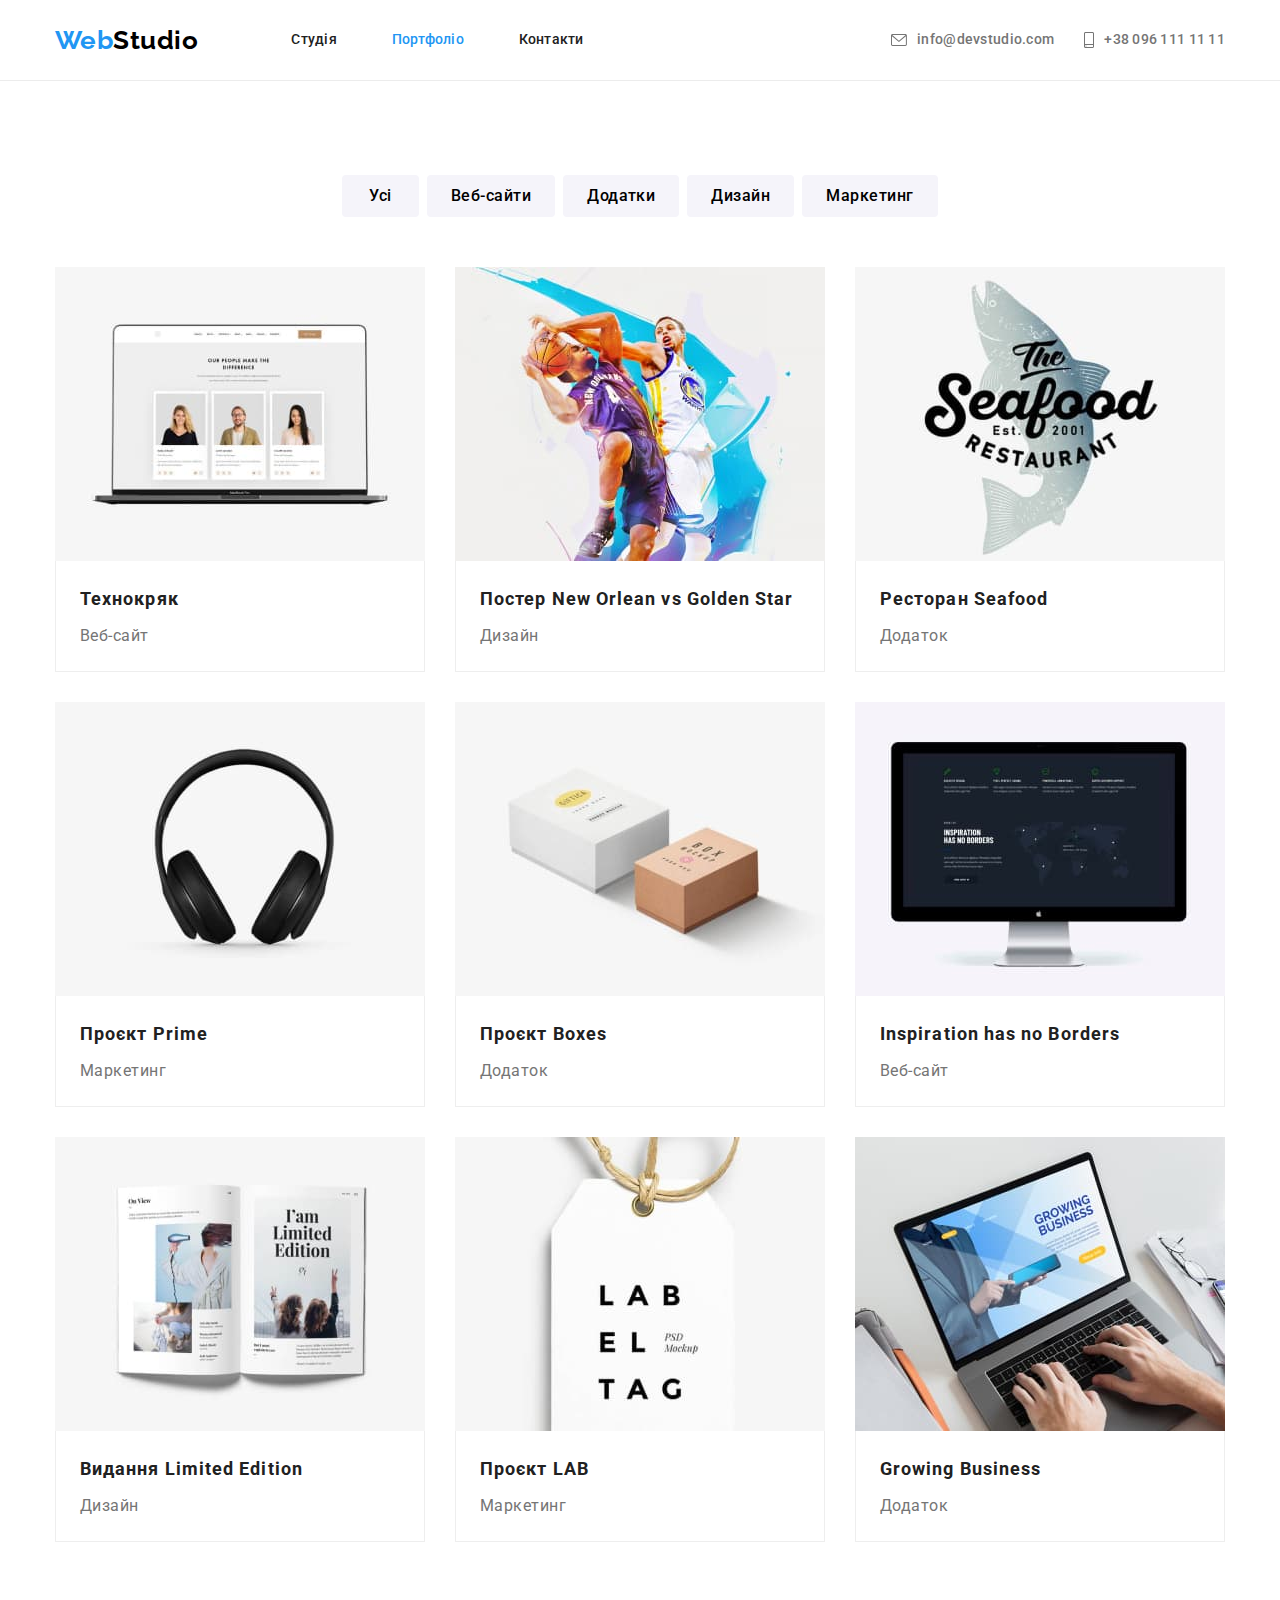
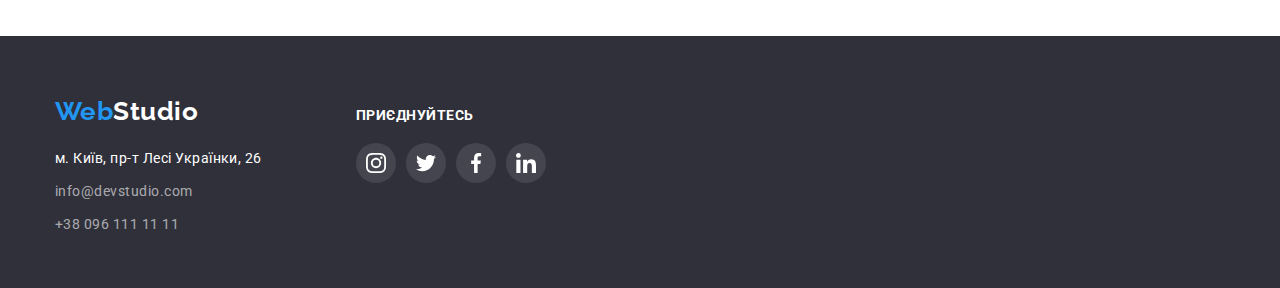
==== portfolio.html @ 38abbf95 "Починає роботу над ДЗ-5" ====
<!DOCTYPE html>
<html lang="uk">
  <head>
    <meta charset="UTF-8" />
    <meta http-equiv="X-UA-Compatible" content="IE=edge" />
    <meta name="viewport" content="width=device-width, initial-scale=1.0" />
    <link rel="preconnect" href="https://fonts.googleapis.com">
    <link rel="preconnect" href="https://fonts.gstatic.com" crossorigin>
    <link href="https://fonts.googleapis.com/css2?family=Raleway:wght@700&family=Roboto:wght@400;500;700;900&display=swap" rel="stylesheet">
    <link rel="stylesheet" href="https://cdnjs.cloudflare.com/ajax/libs/modern-normalize/1.1.0/modern-normalize.min.css">
    <title>Portfolio</title>
    <link rel="stylesheet" href="css/styles.css">
  </head>
  <body>
    <!-- Hat -->
    <header class="background-header">
      <div class="container logo-header">
        <nav class="logonav">
          <!-- Logo -->
          <a href="./index.html" class="headerlogo"
          ><span class="logo-web">Web</span>Studio</a>
          <ul class="site-nav list">
            <li class="item"><a href="./index.html" class="navigation">Студія</a></li>
            <li class="item"><a href="./portfolio.html" class="navigation current">Портфоліо</a></li>
            <li class="item"><a href="#" class="navigation">Контакти</a></li>
          </ul>
        </nav>
        <!-- Contacts -->
        <ul class="auth list">
          
          <li class="email">
            <a href="mailto:info@devstudio.com" class="headcontact-addres">
              <svg class="head-icons-tel" width="16" height="12">
                <use href="./images/icons.svg/symbol-defs.svg#icon-envelope"></use>
              </svg>info@devstudio.com
            </a>
          </li>
          <li class="tel"><a href="tel:+380961111111" class="headcontact-addres">
              <svg class="head-icons-tel" width="10" height="16">
                <use href="./images/icons.svg/symbol-defs.svg#icon-smartphone"></use>
              </svg>+38 096 111 11 11</a></li>
        </ul>
      </div>
    </header>
    <!-- main -->
    <main>
      <!-- Portfolio -->
      <section class="section portfolio">
        <div class="container">
          <h1 class="visually-hidden">Портфоліо</h1>
          <ul class="list portfolio-butten">
            <li class="portfolio-list"><button type="button" class="navigation-butten all ">Усі</button></li>
            <li class="portfolio-list"><button type="button" class="navigation-butten">Веб-сайти</button></li>
            <li class="portfolio-list"><button type="button" class="navigation-butten">Додатки</button></li>
            <li class="portfolio-list"><button type="button" class="navigation-butten">Дизайн</button></li>
            <li class="portfolio-list"><button type="button" class="navigation-butten">Маркетинг</button></li>
          </ul>
          <ul class="list portfolio-card">
            <li class="portfolio-img">
              <a class="pic" href="#"><img src="./images/notebook.jpg" alt="notebook" width="370" height="294" />
                <div class="img-link">
                  <h2 class="imgsection-title list">Технокряк</h2>
                  <p class="desc text list">Веб-сайт</p>
                </div>
              </a>
            </li>
            <li class="portfolio-img">
              <a class="pic" href="#"><img src="./images/basketball-game.jpg" alt="basketball-game" width="370" height="294" />
                <div class="img-link">
                  <h2 class="imgsection-title list">Постер New Orlean vs Golden Star</h2>
                  <p class="desc list">Дизайн</p>
                </div>
              </a>
            </li>
            <li class="portfolio-img">
              <a class="pic" href="#"><img src="./images/logo-seafood.jpg" alt="logo-seafood" width="370" height="294" />
                <div class="img-link">
                  <h2 class="imgsection-title list">Ресторан Seafood</h2>
                  <p class="desc list">Додаток</p>
                </div>
              </a>
            </li>
            <li class="portfolio-img">
              <a class="pic" href="#"><img src="./images/headphones.jpg" alt="headphones" width="370" height="294" />
                <div class="img-link">
                  <h2 class="imgsection-title list">Проєкт Prime</h2>
                  <p class="desc list">Маркетинг</p>
                </div>
              </a>
            </li>
            <li class="portfolio-img">
              <a class="pic" href="#"><img src="./images/boxes.jpg" alt="boxes" width="370" height="294" />
                <div class="img-link">
                  <h2 class="imgsection-title list">Проєкт Boxes</h2>
                  <p class="desc list">Додаток</p>
                </div>
              </a>
            </li>
            <li class="portfolio-img">
              <a class="pic" href="#"><img src="./images/monitor.jpg" alt="monitor" width="370" height="294" />
                <div class="img-link">
                  <h2 class="imgsection-title list">Inspiration has no Borders</h2>
                  <p class="desc list">Веб-сайт</p>
                </div>
              </a>
            </li>
            <li class="portfolio-img">
              <a class="pic" href="#"><img src="./images/open-book.jpg" alt="open-book" width="370" height="294" />
                <div class="img-link">
                  <h2 class="imgsection-title list">Видання Limited Edition</h2>
                  <p class="desc list">Дизайн</p>
                </div>
              </a>
            </li>
            <li class="portfolio-img">
              <a class="pic" href="#"><img src="./images/commodity-label.jpg" alt="commodity-label" width="370" height="294" />
                <div class="img-link">
                  <h2 class="imgsection-title list">Проєкт LAB</h2>
                  <p class="desc list">Маркетинг</p>
                </div>
              </a>
            </li>
            <li class="portfolio-img">
              <a class="pic" href="#"><img src="./images/work-on-laptop.jpg" alt="work-on-laptop" width="370" height="294" />
                <div class="img-link">
                  <h2 class="imgsection-title list">Growing Business</h2>
                  <p class="desc list">Додаток</p>
                </div>
              </a>
            </li>
          </ul>
        </div>
        
      </section>
    </main>
    <!-- footer -->
    <footer class="footer">
      <div class="container container-addres">
        <!-- address -->
        <div class="footcontaddres">
          <a href="./index.html" class="footerlogo"><span class="logo-web">Web</span>Studio</a>
          <address class="address">
            <ul class="list footercontact">
              <li class="item">
                <a class="footercontact-addres list"
                  href="https://goo.gl/maps/maQHvK9j9s51aTgQ8"
                  target="_blank"
                  rel="noreferrer noopener nofollow"
                  title="Google Maps"
                  >м. Київ, пр-т Лесі Українки, 26
                </a>
              </li>
              <li class="item"><a href="mailto:info@devstudio.com" class="footercontact-link">info@devstudio.com</a></li>
              <li class="item"><a href="tel:+380961111111" class="footercontact-link">+38 096 111 11 11</a></li>
            </ul>
          </address>
        </div>
        <div class="connect-social">
          <h2 class="title-social">
            приєднуйтесь
          </h2>
            <ul class="social-networks social-networks-footer list">
              <li class="instagram"><a class="link-team icon-list-footer" href="https://www.instagram.com/">
                  <svg width="20" height="20">
                    <use class="icon-instagram" href="./images/icons.svg/symbol-defs.svg#icon-instagram"></use>
                  </svg></a>
              </li>
              <li class="twitter"><a class="link-team icon-list-footer" href="https://twitter.com/">
                <svg width="20" height="20">
                  <use class="icon-twitter" href="./images/icons.svg/symbol-defs.svg#icon-twitter"></use>
                </svg></a>
                </li>
              <li class="facebook"><a class="link-team icon-list-footer" href="https://www.facebook.com/">
                <svg width="20" height="20">
                  <use class="icon-facebook" href="./images/icons.svg/symbol-defs.svg#icon-facebook"></use>
                </svg></a>
              </li>
              <li class="linkedin"><a class="link-team icon-list-footer" href="https://www.linkedin.com/">
                <svg width="20" height="20">
                  <use class="icon-linkedin" href="./images/icons.svg/symbol-defs.svg#icon-linkedin"></use>
                </svg></a>
              </li>
            </ul>                  
        </div>
      </div>
    </footer>
  </body>
</html>
---- css/styles.css ----
/* Основний кольір тексту   #757575 */
/* Вторічний кольір тексту  #212121 */
/* Колір акцент             #2196F3 */
/* Колір тексту лінк-адрес rgba(255, 255, 255, 0.6) */
/* Колір фону     #FFFFFF */
/* Вторічний фон  #F5F4FA */

:root {
    --primary-text-color: #757575;
    --title-text-color: #212121;
    --addres-link: rgba(255, 255, 255, 0.6);
    --accent-color: #2196F3;
    --main-background: #FFFFFF;
    --secondary-background: #F5F4FA;
    --secthion-hero: #2F303A;
    --icons-background: #F5F4FA
    
}


/* page-body */
body {
    font-family: 'Roboto', sans-serif;
    background-color: var(--main-background);
    color: var(--primary-text-color);
    letter-spacing: 0.03em;
}

.list {
    list-style: none;
    margin: 0;
    padding: 0;
}

   
a {
    text-decoration: none;
}

img {
    display: block;
    max-width: 100%;
    height: auto;
}

.background-header {
    border-bottom: 1px solid #ECECEC;
}

.logo-header {
    display: flex;
    align-items: center;

}

.container {
    margin-left: auto;
    margin-right: auto;
    width: 1200px;
    padding-right: 15px;
    padding-left: 15px;
    /* outline: 2px solid #dd0707; */
}

/* header */
/* logo */

.logonav {
    display: flex;
    align-items: center;
}

.headerlogo, 
.logo-web,
.footerlogo {

font-family: 'Raleway', sans-serif;
font-weight: 700;
font-size: 26px;
line-height: 1.19;
}
.headerlogo,
.logo-web {
    display: inline-block;

}

.logo-web {
    color: var(--accent-color);
}

.headerlogo {
    color: #000000;
    margin-right: 93px;
}
.footerlogo {
    color: var(--main-background);
      
}

/* header site-nav */
.site-nav .navigation {
    margin-left: 0;
    padding-top: 32px;
    padding-bottom: 32px;
    display: inline-block;

    color: var(--title-text-color);
    font-weight: 500;
    font-size: 14px;
    line-height: 1.14;
    letter-spacing: 0.02em;
    
}

.site-nav .navigation:hover, 
.site-nav .navigation:focus {
    color: var(--accent-color);
    
}

.site-nav .navigation.current {
    color: var(--accent-color);
}

.site-nav .item {
    min-width: 45px;
    margin-right: 50px;
    display: inline-block;
    /* outline: 2px solid black; */
}

.site-nav .item:nth-child(3n) {
    margin-right: 0;
}

.auth  {
    display: flex;
    margin-left: auto;
    align-items: center;
}

.auth .item + .item {
    margin-left: 50px;
}
/* .auth .item:not(last-child) { */
    

/* headcontact-addres */
.headcontact-addres {
    color: var(--primary-text-color);
    font-weight: 500;
    font-size: 14px;
    line-height: 1.14;
    letter-spacing: 0.02em;

}
.site-nav .headcontact-addres {
    display: block;
}

.auth .headcontact-addres {
    padding-top: 32px;
    padding-bottom: 32px;
    display: flex;
    align-items: center;
}

.headcontact-addres:hover,
.headcontact-addres:focus {
    color: var(--accent-color);
    fill: var(--accent-color);
}
.head-icons-tel {
    margin-right: 10px;
    fill: currentColor;
}

.email {
    margin-right: 30px;
}

/* section hero */

.section {
    padding-bottom: 94px;
    padding-top: 94px;
}

.hero {
    padding-top: 200px;
    padding-bottom: 200px;
    max-width: 1600px;

    margin-left: auto;
    margin-right: auto;
    background-color: #C4C4C4;
    background-size: cover;
    background-image: linear-gradient(to right,
    rgba(49, 47, 58, 0.4), rgba(49, 47, 58, 0.4)),
    url(../images/hero.jpg);
    text-align: center;
}

.hero-title {
   
    max-width: 696px;
    margin: 0 auto 30px;

    color: var(--main-background);
    text-transform: uppercase;
    font-weight: 900;
    font-size: 44px;
    line-height: 1.36;   
    letter-spacing: 0.06em;
}

.button-hero,
.navigation-butten {
    cursor: pointer
}

.button-hero {
    padding: 10px 32px;
    
    background-color: var(--accent-color);
    color: var(--main-background);
    box-shadow: 0px 4px 4px rgba(0, 0, 0, 0.15);
    border-radius: 4px;
    border-color: transparent;
    font-family: inherit;
    font-weight: 700;
    font-size: 16px;
    line-height: 1.88;
    letter-spacing: 0.06em
}

.button-hero:hover, 
.button-hero:focus {
    background-color: #188CE8;
}

/* sections WebStudio */
/* Чому саме ми */

 .title-text {
    font-size: 14px;
    line-height: 1.71;
}

/* Уявні заголовки */
.visually-hidden {
    position: absolute;
     width: 1px;
    height: 1px;
    margin: -1px;
    border: 0;
    padding: 0;
    white-space: nowrap;
    clip-path: inset(100%);
    clip: rect(0 0 0 0);
    overflow: hidden;
}


.about-us {
    display: flex;
    flex-wrap: wrap;
/* outline: 2px solid blue; */
}


.about-us-text {
    display: block;
    flex-basis: calc((100% - 30px*3) / 4);
    margin-right: 30px;
} 

.about-us-text:nth-child(4n) {
    margin-right: 0;
} 


.icon-container {
    margin-bottom: 30px;
    width: 270px;
    height: 120px;

    display: flex;
    align-items: center;
    justify-content: center;
    background: rgba(245, 244, 250, 1);
    padding: 25px 100px;
    border-radius: 4px;
    /* outline: 2px solid blue; */
}


/* Чим ми займаємося */

.card {
    display: flex;
    flex-wrap: wrap;
    gap: 30px;
}


.title {
    margin-bottom: 10px;

    color: var(--title-text-color);
    font-weight: 700;
    font-size: 14px;
    line-height: 1.19;
}

/* Наша команда */
.our-team {
    background-color: var(--secondary-background);
    /* outline: 2px solid red;
    background-color: aqua; */
}

.img-card {
    display: flex;
    flex-wrap: wrap;
}

.img-team {
    margin-right: 30px;

    flex-basis: calc((100% - 90px) / 4);
    background-color: var(--main-background);
    background: #FFFFFF;
    box-shadow: 0px 1px 3px rgba(0, 0, 0, 0.12), 
    0px 1px 1px rgba(0, 0, 0, 0.14), 
    0px 2px 1px rgba(0, 0, 0, 0.2);
    border-radius: 0px 0px 4px 4px;

}

.img-team:nth-child(4n) {
    margin-right: 0;
}

.tagline {
    padding-top: 30px;
    padding-bottom: 30px; 
    text-align: center;
}

.work {
    padding-top: 0;
}

.section-title {
    margin-bottom: 50px;

    color: var(--title-text-color);
    font-weight: 700;
    font-size: 36px;
    line-height: 1.16;
    text-align: center;
    
}

.img-title {
    margin-bottom: 10px;

    color: var(--title-text-color);
    font-weight: 500;
    font-size: 16px;
    line-height: 1.18;
}

.img-text {
    
    font-size: 16px;
    line-height: 1.19;
    margin-bottom: 16px;
}

.social-networks {
    width: 270px;
    gap: 10px;

    display: flex;
    justify-content: center;
    /* outline: 2px solid red; */
}

.link-team {
    width: 40px;
    height: 40px;
    display: flex;
    justify-content: center;
    align-items: center;
    fill: #AFB1B8;
    border-radius: 50%;
}


.link-team:hover,
.link-team:focus {
background-color: #2196F3;
fill: var(--main-background);
}



.section.our-team {
    margin-left: auto;
    margin-right: auto;

}

.clients-title {
    color: var(--title-text-color);
    font-weight: 700;
    font-size: 36px;
    line-height: calc(42.19 / 36);
    margin-bottom: 50px;
    text-align: center;
}



.section.clients {
    padding-top: 97px;
    padding-bottom: 82px;

}

.clients-list {
    display: flex;
    justify-content: center;
    gap: 30px;

}


.title-list-clients {
    width: 170px;
    height: 92px;
    padding: 16px 32px;

    display: flex;
    align-items: center;
    background-color: var(--main-background);
    border: 1px solid #AFB1B8;
    border-radius: 4px;
    color: #AFB1B8;
    /* outline: 2px solid rgb(7, 218, 42); */
}


.title-list-clients:focus,
.title-list-clients:hover {
    border-color: 1px solid var(--accent-color);
    color: #2196F3;
}

.client {
    fill: currentColor;
}


.footer {
    background-color: #2F303A;
    padding-top: 60px;
    padding-bottom: 60px;
}

.address {
    margin-top: 20px;

    font-size: 14px;
    line-height: 1.71;
}
.icon-list-footer {
    border-radius: 50%;
    fill: #FFFFFF;
    background-color: rgba(255, 255, 255, 0.1); 
    
}
.social-networks-footer {
    width: 206px;
    justify-content: flex-start
}


/* PORTFOLIO */

.portfolio-butten {
    display: flex;
    flex-wrap: wrap;
    justify-content: center;
    /* outline: 2px solid chartreuse; */
  
}

.portfolio-list {
    margin-right: 8px;
}

.portfolio-list:nth-child(5n) {
margin-right: 0;
}
 

.navigation-butten {
    padding-top: 6px;
    padding-bottom: 6px;
    padding-left: 22px;
    padding-right: 22px;
    border-radius: 4px;
    display: block;
    border-color: transparent;
    font-family: inherit;
    background-color: var(--secondary-background);
    font-weight: 500;
    font-size: 16px;
    line-height: 1.63;
    letter-spacing: 0.03em;
}

.all {
    padding-left: 25px;
    padding-right: 25px;
}

.navigation-butten:focus,
.navigation-butten:hover {
    background-color: var(--accent-color);
    color: var(--main-background);
    box-shadow: 0px 3px 1px rgba(0, 0, 0, 0.1), 
    0px 1px 2px rgba(0, 0, 0, 0.08), 
    0px 2px 2px rgba(0, 0, 0, 0.12);
    border-radius: 4px;
}

.portfolio-card {
    margin-top: 50px;
    
    display: flex;
    flex-wrap: wrap;
    /* outline: 2px solid black; */
}

.img-link {
    padding: 20px 24px;
    /* background: #FFFFFF; */
    border-right: 1px solid #EEEEEE;
    border-bottom: 1px solid #EEEEEE;
    border-left:  1px solid #EEEEEE;
}
.portfolio-img {
    flex-basis: calc((100% - 60px) / 3);
    margin-right: 30px;
    margin-bottom: 30px;
    
}

.pic {
    display: block;
}

.pic:focus,
.pic:hover {
    box-shadow: 0px 1px 1px rgba(0, 0, 0, 0.12),
    0px 4px 4px rgba(0, 0, 0, 0.06),
    1px 4px 6px rgba(0, 0, 0, 0.16);
     
}


.portfolio-img:nth-child(3n) {
    margin-right: 0;
} 

.portfolio-img:nth-last-child(-n + 3) {
margin-bottom: 0;
}

.imgsection-title {
    margin-bottom: 4px;

    color: var(--title-text-color);
    font-weight: 700;
    font-size: 18px;
    line-height: 2;
    letter-spacing: 0.06em;
}

.desc {

    color: var(--primary-text-color);
    font-size: 16px;
    line-height: 1.88;
}


/* footercontact-addres */
.footercontact {
    width: 231px;
    height: 81px;
}
.footercontact-addres {
    font-size: 14px;
    line-height: 1.71;
    color: var(--main-background);
    font-style: normal;
}


.footercontact-link {
    color: var(--addres-link);
    font-style: normal
}

.footercontact .item {
    margin-bottom: 9px;
}

.footercontact .item:last-child {
    margin-bottom: 0;
}

.footercontact-link:hover,
.footercontact-link:focus,
.footercontact-addres:hover, 
.footercontact-addres:focus
 {
    color: var(--accent-color);
}


.container-addres {
    display: flex;
    align-items: baseline
}

.connect-social {
    margin-left: 70px;
   
    
}

.title-social {
    display: inline-block;
    margin-top:  0;
    margin-bottom: 20px;
    padding: 0;

    
    font-weight: 700;
    font-size: 14px;
    line-height: calc(16 / 14);
    text-transform: uppercase;
    color: var(--main-background);
    
}
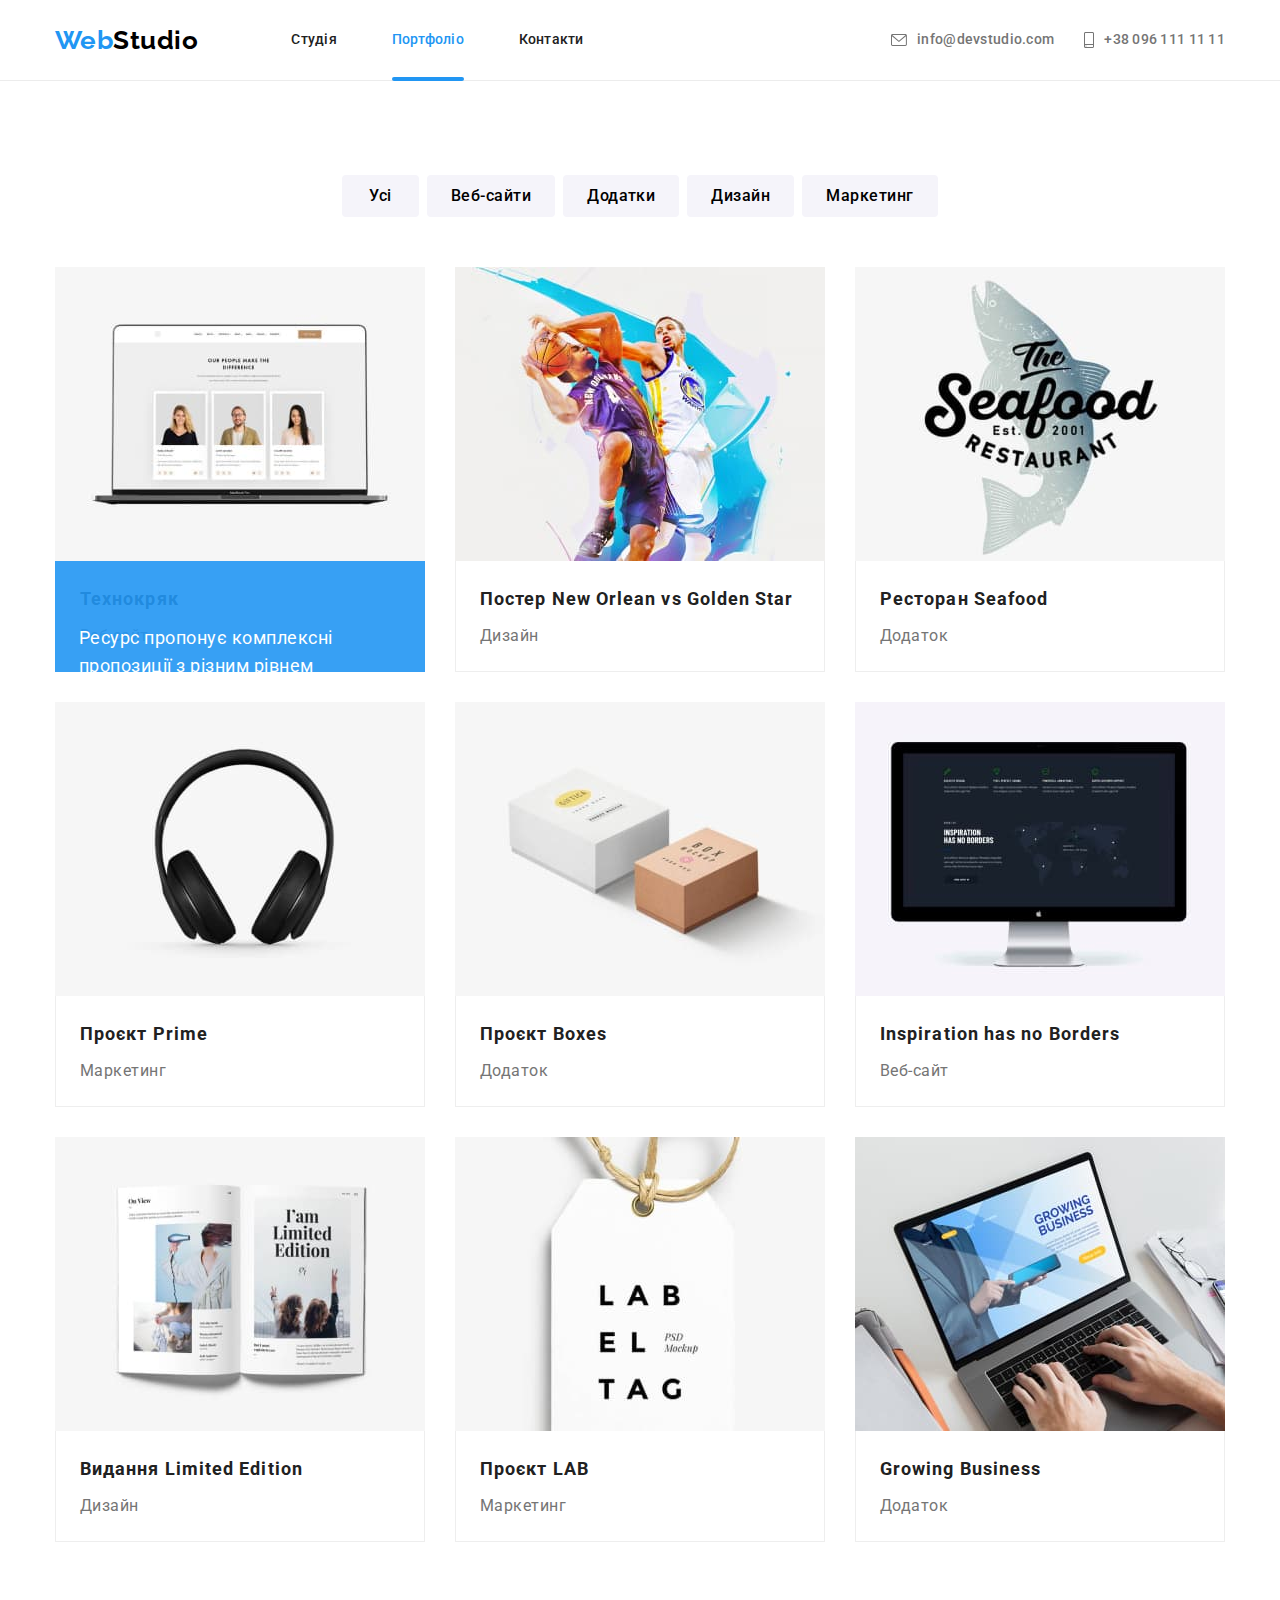
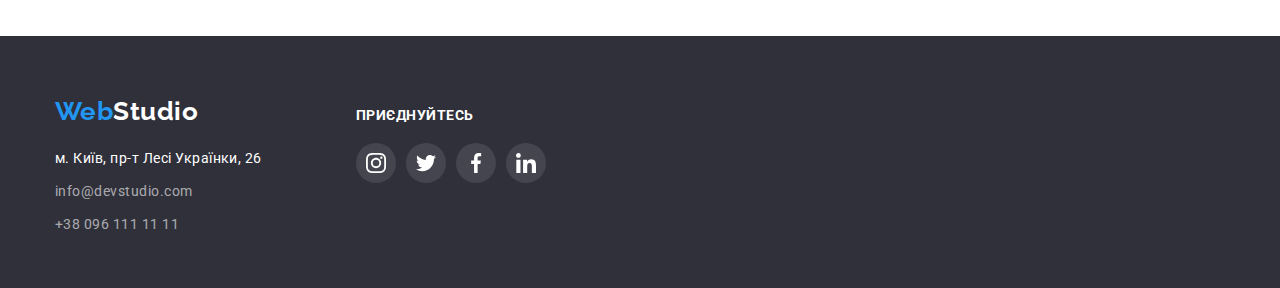
==== commit 9a5766e5: "Додає overlay до portfolio" ====
--- a/portfolio.html
+++ b/portfolio.html
@@ -57,12 +57,18 @@
           </ul>
           <ul class="list portfolio-card">
             <li class="portfolio-img">
-              <a class="pic" href="#"><img src="./images/notebook.jpg" alt="notebook" width="370" height="294" />
-                <div class="img-link">
-                  <h2 class="imgsection-title list">Технокряк</h2>
-                  <p class="desc text list">Веб-сайт</p>
-                </div>
-              </a>
+              <div class="portfolio-thumb">
+                <a class="pic" href="#"><img src="./images/notebook.jpg" alt="notebook" width="370" height="294" />
+                  <div class="portfolio-overlay">
+                    <p class="list overlay-text">Ресурс пропонує комплексні пропозиції з різним рівнем функціоналу та сервісів. Все це дозволить відвідувачу отримати вичерпні відомості про компанію чи приватну особу.</p>
+                  </div>
+                  <div class="img-link">
+                    <h2 class="imgsection-title list">Технокряк</h2>
+                    <p class="desc text list">Веб-сайт</p>
+                  </div>
+                </a>
+                
+              </div>
             </li>
             <li class="portfolio-img">
               <a class="pic" href="#"><img src="./images/basketball-game.jpg" alt="basketball-game" width="370" height="294" />
--- a/css/styles.css
+++ b/css/styles.css
@@ -104,14 +104,33 @@
     padding-top: 32px;
     padding-bottom: 32px;
     display: inline-block;
+    
 
     color: var(--title-text-color);
     font-weight: 500;
     font-size: 14px;
     line-height: 1.14;
     letter-spacing: 0.02em;
-    
-}
+ 
+}
+
+.navigation.current {
+    position: relative;
+}
+
+.navigation.current::after {
+    position: absolute;
+    content: "";
+    height: 4px;
+    width: 100%;
+    border-radius: 4px;
+    bottom: -1px;
+    display: block;
+    
+    background-color: var(--accent-color);
+}
+
+
 
 .site-nav .navigation:hover, 
 .site-nav .navigation:focus {
@@ -119,8 +138,17 @@
     
 }
 
+
+
+
+
+
 .site-nav .navigation.current {
     color: var(--accent-color);
+    border-top: 0;
+    border-right: 0;
+    border-left: 0;
+    
 }
 
 .site-nav .item {
@@ -239,6 +267,65 @@
 .button-hero:focus {
     background-color: #188CE8;
 }
+
+.backdrop {
+    position: fixed;
+    top: 0;
+    left: 0;
+    width: 100%;
+    height: 100%;
+    background-color: rgba(0, 0, 0, 0.2);
+}
+
+.backdrop.is-hidden {
+    opacity: 0;
+    pointer-events: none;
+}
+
+
+.modal {
+    position: absolute;
+    top: 50%;
+    left: 50%;
+    transform: translate(-50%, -50%);
+    min-width: 528px;
+    min-height: 581px;
+    border-radius: 4px;
+    box-shadow: 
+    0px 1px 3px rgba(0, 0, 0, 0.12),
+    0px 1px 1px rgba(0, 0, 0, 0.14),
+    0px 2px 1px rgba(0, 0, 0, 0.2);
+    background: #FFFFFF;
+    overflow:visible;
+}
+
+.button-modal {
+    position: absolute;
+    right: 8px;
+    top: 8px;
+    display: flex;
+    align-items: center;
+    cursor: pointer;
+    border: 1px solid rgba(0, 0, 0, 0.1);
+    border-radius: 50%;
+    background-color: #FFFFFF;
+    /* fill: currentColor; */
+}
+
+.button-close {
+    width: 30px;
+    height: 30px;
+}
+
+
+.button-modal:hover {
+    stroke: #188CE8;
+    stroke-width: 2px;
+}
+   
+
+
+
 
 /* sections WebStudio */
 /* Чому саме ми */
@@ -299,10 +386,44 @@
 /* Чим ми займаємося */
 
 .card {
+   
     display: flex;
     flex-wrap: wrap;
     gap: 30px;
 }
+
+
+
+.card-list {
+    position: relative;
+} 
+
+
+.card-text {
+    position: absolute;
+    bottom: 0;
+    left: 0;
+    width: 100%;
+    height: 70px;
+    background-color: rgba(47, 48, 58, 0.8);
+}
+
+
+
+
+
+.card-text-title {
+    position: absolute;
+    top: 50%; 
+    left: 50%;
+    transform: translate(-50%, -50%);
+
+    color: var(--main-background);
+    font-weight: 700;
+    font-size: 14px;
+    line-height: calc(16 / 14);
+    text-transform: uppercase; 
+} 
 
 
 .title {
@@ -541,37 +662,72 @@
 
 .portfolio-card {
     margin-top: 50px;
-    
+    gap: 30px;
     display: flex;
     flex-wrap: wrap;
     /* outline: 2px solid black; */
+
 }
 
 .img-link {
+   
     padding: 20px 24px;
     /* background: #FFFFFF; */
     border-right: 1px solid #EEEEEE;
     border-bottom: 1px solid #EEEEEE;
     border-left:  1px solid #EEEEEE;
 }
+
+
 .portfolio-img {
-    flex-basis: calc((100% - 60px) / 3);
-    margin-right: 30px;
-    margin-bottom: 30px;
-    
-}
+    display: inline-block;
+   
+}
+
+.portfolio-thumb {
+    position: relative; 
+    overflow: hidden;
+}
+
+
+.portfolio-overlay {
+    position: absolute;
+    top: 0;
+    left: 0;
+    width: 100%;
+    height: 294px;
+    background: rgba(33, 150, 243, 0.9);
+    transform: translatey(100%);
+    transition: transform 250ms cubic-bezier(0.4, 0, 0.2, 1);
+}
+
+.portfolio-img:hover .portfolio-overlay {
+    background: rgba(33, 150, 243, 0.9);
+    transform: translatey(0%); 
+}
+
 
 .pic {
     display: block;
+
+}
+
+.overlay-text {
+    padding: 63px 24px;
+    font-size: 18px;
+    line-height: calc(28 / 18);
+    color: #FFFFFF;
+
 }
 
 .pic:focus,
-.pic:hover {
+.pic:hover   {
     box-shadow: 0px 1px 1px rgba(0, 0, 0, 0.12),
     0px 4px 4px rgba(0, 0, 0, 0.06),
     1px 4px 6px rgba(0, 0, 0, 0.16);
-     
-}
+
+} 
+
 
 
 .portfolio-img:nth-child(3n) {
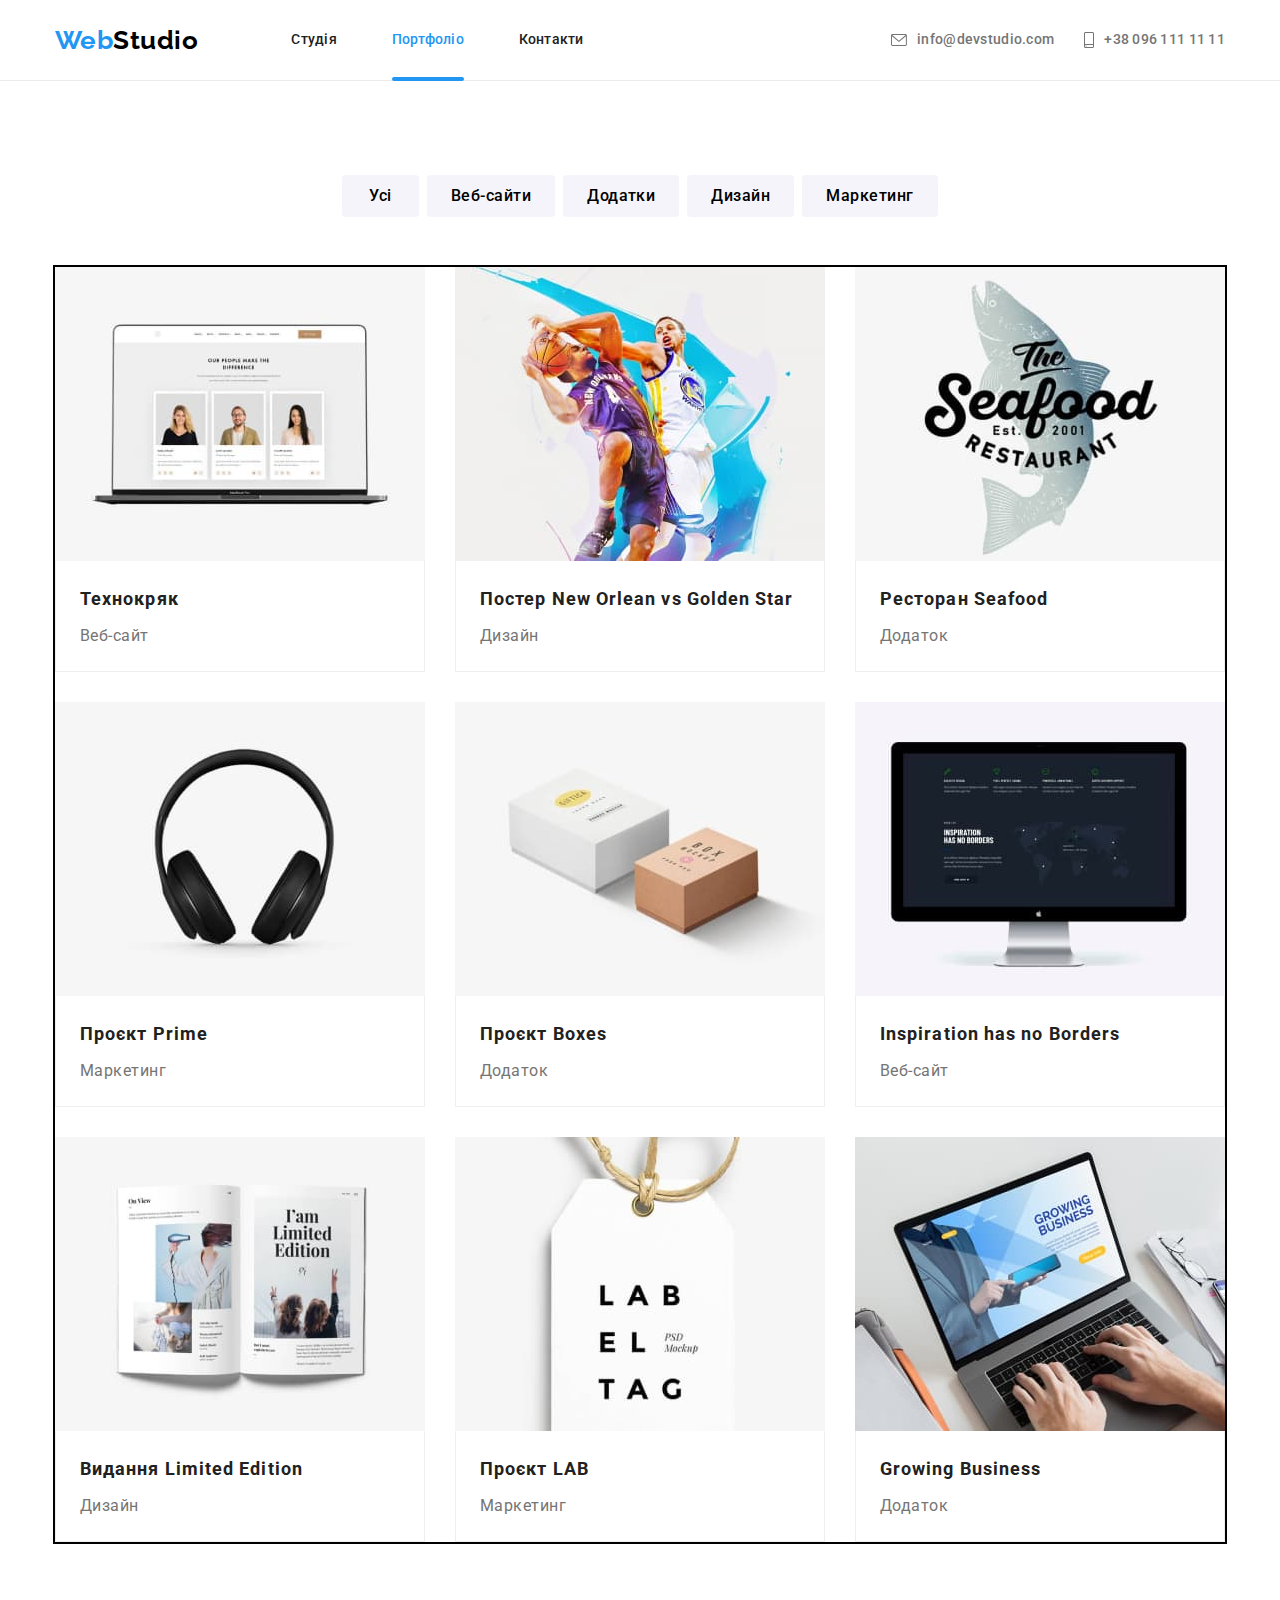
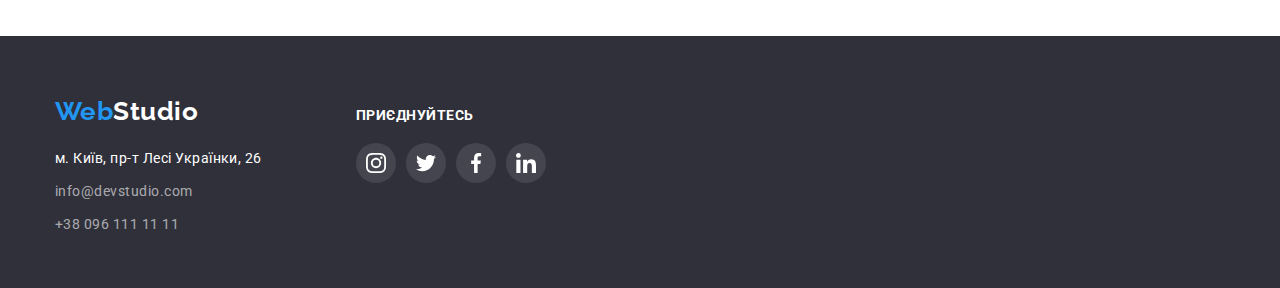
==== commit 35903874: "зозмичає backdrop" ====
--- a/portfolio.html
+++ b/portfolio.html
@@ -57,21 +57,23 @@
           </ul>
           <ul class="list portfolio-card">
             <li class="portfolio-img">
-              <div class="portfolio-thumb">
-                <a class="pic" href="#"><img src="./images/notebook.jpg" alt="notebook" width="370" height="294" />
-                  <div class="portfolio-overlay">
-                    <p class="list overlay-text">Ресурс пропонує комплексні пропозиції з різним рівнем функціоналу та сервісів. Все це дозволить відвідувачу отримати вичерпні відомості про компанію чи приватну особу.</p>
-                  </div>
-                  <div class="img-link">
-                    <h2 class="imgsection-title list">Технокряк</h2>
-                    <p class="desc text list">Веб-сайт</p>
-                  </div>
-                </a>
-                
-              </div>
-            </li>
-            <li class="portfolio-img">
-              <a class="pic" href="#"><img src="./images/basketball-game.jpg" alt="basketball-game" width="370" height="294" />
+              <a class="pic" href="#">
+                <div class="overlay-thumb">
+                  <img src="./images/notebook.jpg" alt="notebook" width="370" height="294" />
+                  <p class="list overlay-text">Ресурс пропонує комплексні пропозиції з різним рівнем функціоналу та сервісів. Все це дозволить відвідувачу отримати вичерпні відомості про компанію чи приватну особу.</p>
+                </div>
+                <div class="img-link">
+                  <h2 class="imgsection-title list">Технокряк</h2>
+                  <p class="desc text list">Веб-сайт</p>
+                </div>
+              </a>
+            </li>
+            <li class="portfolio-img">
+              <a class="pic" href="#">
+                <div class="overlay-thumb">
+                  <img src="./images/basketball-game.jpg" alt="basketball-game" width="370" height="294" />
+                  <p class="list overlay-text">Ресурс пропонує комплексні пропозиції з різним рівнем функціоналу та сервісів. Все це дозволить відвідувачу отримати вичерпні відомості про компанію чи приватну особу.</p>
+                </div>
                 <div class="img-link">
                   <h2 class="imgsection-title list">Постер New Orlean vs Golden Star</h2>
                   <p class="desc list">Дизайн</p>
@@ -79,15 +81,23 @@
               </a>
             </li>
             <li class="portfolio-img">
-              <a class="pic" href="#"><img src="./images/logo-seafood.jpg" alt="logo-seafood" width="370" height="294" />
-                <div class="img-link">
-                  <h2 class="imgsection-title list">Ресторан Seafood</h2>
-                  <p class="desc list">Додаток</p>
-                </div>
-              </a>
-            </li>
-            <li class="portfolio-img">
-              <a class="pic" href="#"><img src="./images/headphones.jpg" alt="headphones" width="370" height="294" />
+              <a class="pic" href="#">
+                <div class="overlay-thumb">
+                  <img src="./images/logo-seafood.jpg" alt="logo-seafood" width="370" height="294" />
+                  <p class="list overlay-text">Ресурс пропонує комплексні пропозиції з різним рівнем функціоналу та сервісів. Все це дозволить відвідувачу отримати вичерпні відомості про компанію чи приватну особу.</p>
+                </div> 
+                <div class="img-link">
+                    <h2 class="imgsection-title list">Ресторан Seafood</h2>
+                    <p class="desc list">Додаток</p>
+                </div>
+              </a>
+            </li>
+            <li class="portfolio-img">
+              <a class="pic" href="#">
+                <div class="overlay-thumb">
+                  <img src="./images/headphones.jpg" alt="headphones" width="370" height="294" />
+                  <p class="list overlay-text">Ресурс пропонує комплексні пропозиції з різним рівнем функціоналу та сервісів. Все це дозволить відвідувачу отримати вичерпні відомості про компанію чи приватну особу.</p>
+                </div>
                 <div class="img-link">
                   <h2 class="imgsection-title list">Проєкт Prime</h2>
                   <p class="desc list">Маркетинг</p>
@@ -95,7 +105,11 @@
               </a>
             </li>
             <li class="portfolio-img">
-              <a class="pic" href="#"><img src="./images/boxes.jpg" alt="boxes" width="370" height="294" />
+              <a class="pic" href="#">
+                <div class="overlay-thumb"">
+                  <img src="./images/boxes.jpg" alt="boxes" width="370" height="294" />
+                  <p class="list overlay-text">Ресурс пропонує комплексні пропозиції з різним рівнем функціоналу та сервісів. Все це дозволить відвідувачу отримати вичерпні відомості про компанію чи приватну особу.</p>
+                </div>
                 <div class="img-link">
                   <h2 class="imgsection-title list">Проєкт Boxes</h2>
                   <p class="desc list">Додаток</p>
@@ -103,7 +117,11 @@
               </a>
             </li>
             <li class="portfolio-img">
-              <a class="pic" href="#"><img src="./images/monitor.jpg" alt="monitor" width="370" height="294" />
+              <a class="pic" href="#">
+                <div class="overlay-thumb">
+                  <img src="./images/monitor.jpg" alt="monitor" width="370" height="294" />
+                  <p class="list overlay-text">Ресурс пропонує комплексні пропозиції з різним рівнем функціоналу та сервісів. Все це дозволить відвідувачу отримати вичерпні відомості про компанію чи приватну особу.</p>
+                </div> 
                 <div class="img-link">
                   <h2 class="imgsection-title list">Inspiration has no Borders</h2>
                   <p class="desc list">Веб-сайт</p>
@@ -111,7 +129,11 @@
               </a>
             </li>
             <li class="portfolio-img">
-              <a class="pic" href="#"><img src="./images/open-book.jpg" alt="open-book" width="370" height="294" />
+              <a class="pic" href="#">
+                <div class="overlay-thumb">
+                  <img src="./images/open-book.jpg" alt="open-book" width="370" height="294" />
+                  <p class="list overlay-text">Ресурс пропонує комплексні пропозиції з різним рівнем функціоналу та сервісів. Все це дозволить відвідувачу отримати вичерпні відомості про компанію чи приватну особу.</p>
+                </div>
                 <div class="img-link">
                   <h2 class="imgsection-title list">Видання Limited Edition</h2>
                   <p class="desc list">Дизайн</p>
@@ -119,15 +141,23 @@
               </a>
             </li>
             <li class="portfolio-img">
-              <a class="pic" href="#"><img src="./images/commodity-label.jpg" alt="commodity-label" width="370" height="294" />
-                <div class="img-link">
-                  <h2 class="imgsection-title list">Проєкт LAB</h2>
-                  <p class="desc list">Маркетинг</p>
-                </div>
-              </a>
-            </li>
-            <li class="portfolio-img">
-              <a class="pic" href="#"><img src="./images/work-on-laptop.jpg" alt="work-on-laptop" width="370" height="294" />
+              <a class="pic" href="#">
+                <div class="overlay-thumb">
+                  <img src="./images/commodity-label.jpg" alt="commodity-label" width="370" height="294" />
+                  <p class="list overlay-text">Ресурс пропонує комплексні пропозиції з різним рівнем функціоналу та сервісів. Все це дозволить відвідувачу отримати вичерпні відомості про компанію чи приватну особу.</p>
+                </div> 
+                <div class="img-link">
+                    <h2 class="imgsection-title list">Проєкт LAB</h2>
+                    <p class="desc list">Маркетинг</p>
+                </div>
+              </a>
+            </li>
+            <li class="portfolio-img">
+              <a class="pic" href="#">
+                <div class="overlay-thumb">
+                  <img src="./images/work-on-laptop.jpg" alt="work-on-laptop" width="370" height="294" />
+                  <p class="list overlay-text">Ресурс пропонує комплексні пропозиції з різним рівнем функціоналу та сервісів. Все це дозволить відвідувачу отримати вичерпні відомості про компанію чи приватну особу.</p>
+                </div> 
                 <div class="img-link">
                   <h2 class="imgsection-title list">Growing Business</h2>
                   <p class="desc list">Додаток</p>
--- a/css/styles.css
+++ b/css/styles.css
@@ -13,7 +13,10 @@
     --main-background: #FFFFFF;
     --secondary-background: #F5F4FA;
     --secthion-hero: #2F303A;
-    --icons-background: #F5F4FA
+    --icons-background: #F5F4FA;
+
+    --index-header: 100;
+    --index-backdrop: 1000;
     
 }
 
@@ -268,60 +271,7 @@
     background-color: #188CE8;
 }
 
-.backdrop {
-    position: fixed;
-    top: 0;
-    left: 0;
-    width: 100%;
-    height: 100%;
-    background-color: rgba(0, 0, 0, 0.2);
-}
-
-.backdrop.is-hidden {
-    opacity: 0;
-    pointer-events: none;
-}
-
-
-.modal {
-    position: absolute;
-    top: 50%;
-    left: 50%;
-    transform: translate(-50%, -50%);
-    min-width: 528px;
-    min-height: 581px;
-    border-radius: 4px;
-    box-shadow: 
-    0px 1px 3px rgba(0, 0, 0, 0.12),
-    0px 1px 1px rgba(0, 0, 0, 0.14),
-    0px 2px 1px rgba(0, 0, 0, 0.2);
-    background: #FFFFFF;
-    overflow:visible;
-}
-
-.button-modal {
-    position: absolute;
-    right: 8px;
-    top: 8px;
-    display: flex;
-    align-items: center;
-    cursor: pointer;
-    border: 1px solid rgba(0, 0, 0, 0.1);
-    border-radius: 50%;
-    background-color: #FFFFFF;
-    /* fill: currentColor; */
-}
-
-.button-close {
-    width: 30px;
-    height: 30px;
-}
-
-
-.button-modal:hover {
-    stroke: #188CE8;
-    stroke-width: 2px;
-}
+
    
 
 
@@ -396,8 +346,8 @@
 
 .card-list {
     position: relative;
+    z-index: -1;
 } 
-
 
 .card-text {
     position: absolute;
@@ -406,11 +356,8 @@
     width: 100%;
     height: 70px;
     background-color: rgba(47, 48, 58, 0.8);
-}
-
-
-
-
+    z-index: 1;
+}
 
 .card-text-title {
     position: absolute;
@@ -423,6 +370,7 @@
     font-size: 14px;
     line-height: calc(16 / 14);
     text-transform: uppercase; 
+   
 } 
 
 
@@ -608,6 +556,69 @@
     width: 206px;
     justify-content: flex-start
 }
+
+/* 
+=====================
+Modal window
+===================== 
+*/
+
+.backdrop {
+    position: fixed;
+    top: 0;
+    left: 0;
+    width: 100%;
+    height: 100%;
+    background-color: rgba(0, 0, 0, 0.2);
+}
+
+.backdrop.is-hidden {
+    opacity: 0;
+    pointer-events: none;
+}
+
+
+.modal {
+    position: absolute;
+    top: 50%;
+    left: 50%;
+    transform: translate(-50%, -50%);
+    min-width: 528px;
+    min-height: 581px;
+    border-radius: 4px;
+    box-shadow:
+    0px 1px 3px rgba(0, 0, 0, 0.12),
+    0px 1px 1px rgba(0, 0, 0, 0.14),
+    0px 2px 1px rgba(0, 0, 0, 0.2);
+    background: #FFFFFF;
+    overflow: visible;
+    z-index: var(--index-backdrop);
+}
+
+.button-modal {
+    position: absolute;
+    right: 8px;
+    top: 8px;
+    display: flex;
+    align-items: center;
+    cursor: pointer;
+    border: 1px solid rgba(0, 0, 0, 0.1);
+    border-radius: 50%;
+    background-color: #FFFFFF;
+    /* fill: currentColor; */
+}
+
+.button-close {
+    width: 30px;
+    height: 30px;
+}
+
+
+.button-modal:hover {
+    stroke: #188CE8;
+    stroke-width: 2px;
+}
+
 
 
 /* PORTFOLIO */
@@ -661,11 +672,12 @@
 }
 
 .portfolio-card {
+    display: flex;
     margin-top: 50px;
     gap: 30px;
     display: flex;
     flex-wrap: wrap;
-    /* outline: 2px solid black; */
+    outline: 2px solid black;
 
 }
 
@@ -676,43 +688,32 @@
     border-right: 1px solid #EEEEEE;
     border-bottom: 1px solid #EEEEEE;
     border-left:  1px solid #EEEEEE;
-}
-
-
-.portfolio-img {
-    display: inline-block;
-   
-}
-
-.portfolio-thumb {
-    position: relative; 
+    
+}
+.overlay-thumb {
+    position: relative;
     overflow: hidden;
 }
 
 
-.portfolio-overlay {
+
+.pic {
+    display: block;
+
+}
+
+.overlay-text {
     position: absolute;
+    display: block;
+
     top: 0;
     left: 0;
     width: 100%;
-    height: 294px;
+    height: 100%;
+    transform: translateY(100%);
+    transition: transform 250ms cubic-bezier(0.4, 0, 0.2, 1);
     background: rgba(33, 150, 243, 0.9);
-    transform: translatey(100%);
-    transition: transform 250ms cubic-bezier(0.4, 0, 0.2, 1);
-}
-
-.portfolio-img:hover .portfolio-overlay {
-    background: rgba(33, 150, 243, 0.9);
-    transform: translatey(0%); 
-}
-
-
-.pic {
-    display: block;
-
-}
-
-.overlay-text {
+
     padding: 63px 24px;
     font-size: 18px;
     line-height: calc(28 / 18);
@@ -720,11 +721,13 @@
 
 }
 
-.pic:focus,
-.pic:hover   {
+
+.pic:focus .overlay-text,
+.pic:hover .overlay-text  {
     box-shadow: 0px 1px 1px rgba(0, 0, 0, 0.12),
     0px 4px 4px rgba(0, 0, 0, 0.06),
     1px 4px 6px rgba(0, 0, 0, 0.16);
+    transform: translateY(0);
 
 } 
 
